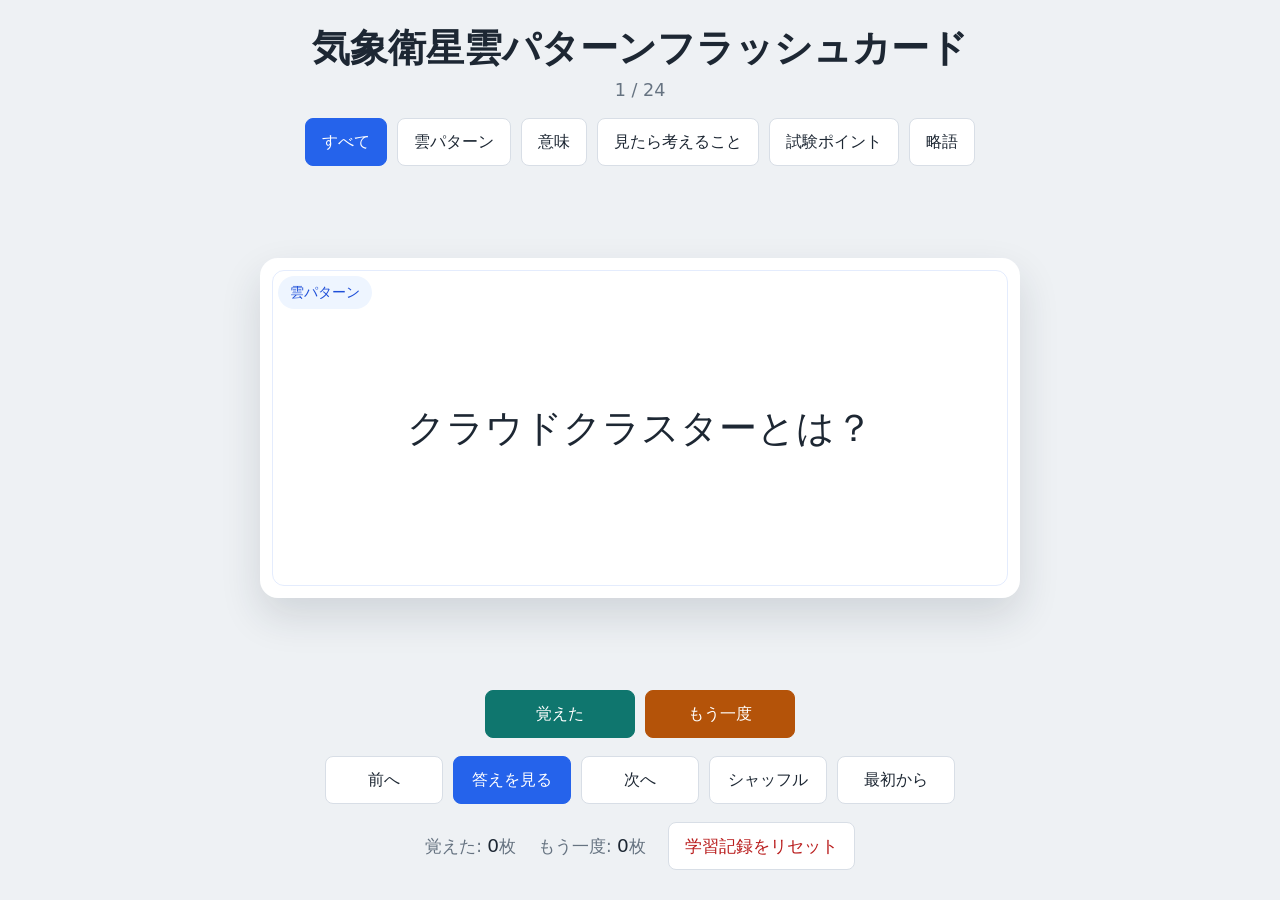
==== index.html @ 629edc42 "Add files via upload" ====
<!DOCTYPE html>
<html lang="ja">
<head>
  <meta charset="UTF-8">
  <meta name="viewport" content="width=device-width, initial-scale=1.0">
  <title>気象衛星雲パターンフラッシュカード</title>
  <link rel="stylesheet" href="style.css">
</head>
<body>
  <main class="app">
    <header class="app-header">
      <h1>気象衛星雲パターンフラッシュカード</h1>
      <p id="progress" class="progress">1 / 24</p>
    </header>

    <section class="filter-panel" aria-label="カードの種類">
      <button class="filter-button active" type="button" data-filter="すべて">すべて</button>
      <button class="filter-button" type="button" data-filter="雲パターン">雲パターン</button>
      <button class="filter-button" type="button" data-filter="意味">意味</button>
      <button class="filter-button" type="button" data-filter="見たら考えること">見たら考えること</button>
      <button class="filter-button" type="button" data-filter="試験ポイント">試験ポイント</button>
      <button class="filter-button" type="button" data-filter="略語">略語</button>
    </section>

    <section class="card-zone">
      <button id="flashcard" class="flashcard" type="button" aria-label="カードをめくる">
        <span class="card-inner">
          <span class="card-face card-front">
            <span id="categoryLabel" class="category-label">雲パターン</span>
            <span id="frontText" class="front-text">クラウドクラスターとは？</span>
          </span>
          <span id="backArea" class="card-face card-back">
            <span id="backCategoryLabel" class="category-label answer-label">答え</span>
            <span id="backText" class="back-text">積乱雲 Cb が集まってできた大きな雲のかたまり</span>
            <span id="noteText" class="note-text">大雨・雷・激しい対流に注意します。</span>
          </span>
        </span>
      </button>
    </section>

    <section class="memory-controls" aria-label="学習結果">
      <button id="rememberedButton" class="memory-button remembered" type="button">覚えた</button>
      <button id="againButton" class="memory-button again" type="button">もう一度</button>
    </section>

    <nav class="controls" aria-label="カード操作">
      <button id="prevButton" type="button">前へ</button>
      <button id="flipButton" type="button">答えを見る</button>
      <button id="nextButton" type="button">次へ</button>
      <button id="shuffleButton" type="button">シャッフル</button>
      <button id="restartButton" type="button">最初から</button>
    </nav>

    <footer class="stats-panel">
      <div class="stats">
        <span>覚えた: <strong id="rememberedCount">0</strong>枚</span>
        <span>もう一度: <strong id="againCount">0</strong>枚</span>
      </div>
      <button id="resetButton" class="reset-button" type="button">学習記録をリセット</button>
    </footer>
  </main>

  <script src="script.js"></script>
</body>
</html>
---- style.css ----
:root {
  --bg: #eef1f4;
  --card: #ffffff;
  --ink: #1d2733;
  --muted: #667381;
  --line: #d8dee6;
  --accent: #2563eb;
  --accent-dark: #1d4ed8;
  --answer: #0f766e;
  --again: #b45309;
  --danger: #b91c1c;
  --shadow: 0 18px 40px rgba(31, 41, 55, 0.14);
}

* {
  box-sizing: border-box;
}

body {
  margin: 0;
  min-height: 100vh;
  font-family: system-ui, -apple-system, BlinkMacSystemFont, "Hiragino Sans", "Yu Gothic", sans-serif;
  color: var(--ink);
  background: var(--bg);
}

button {
  font: inherit;
}

.app {
  width: min(980px, 100%);
  min-height: 100vh;
  margin: 0 auto;
  padding: 24px 18px 30px;
  display: flex;
  flex-direction: column;
  gap: 18px;
}

.app-header {
  text-align: center;
}

h1 {
  margin: 0 0 8px;
  font-size: clamp(1.7rem, 4vw, 2.4rem);
  line-height: 1.25;
  font-weight: 600;
}

.progress {
  margin: 0;
  color: var(--muted);
  font-size: 1.1rem;
  font-weight: 400;
}

.filter-panel,
.controls,
.memory-controls {
  display: flex;
  flex-wrap: wrap;
  justify-content: center;
  gap: 10px;
}

.filter-button,
.controls button,
.memory-button,
.reset-button {
  min-height: 48px;
  border: 1px solid var(--line);
  border-radius: 8px;
  padding: 10px 16px;
  color: var(--ink);
  background: #ffffff;
  font-weight: 400;
  cursor: pointer;
  transition: transform 0.16s ease, box-shadow 0.16s ease, background 0.16s ease, color 0.16s ease;
}

.filter-button:hover,
.controls button:hover,
.memory-button:hover,
.reset-button:hover {
  transform: translateY(-1px);
  box-shadow: 0 8px 18px rgba(31, 41, 55, 0.12);
}

.filter-button.active,
.controls #flipButton {
  border-color: var(--accent);
  color: #ffffff;
  background: var(--accent);
}

.controls #flipButton:hover {
  background: var(--accent-dark);
}

.card-zone {
  display: grid;
  place-items: center;
  flex: 1;
  min-height: 330px;
  perspective: 1200px;
}

.flashcard {
  width: min(760px, 100%);
  min-height: 340px;
  border: 0;
  border-radius: 18px;
  padding: 0;
  background: transparent;
  color: var(--ink);
  cursor: pointer;
  text-align: center;
  position: relative;
  perspective: 1200px;
}

.card-inner {
  width: 100%;
  min-height: 340px;
  display: block;
  position: relative;
  transform-style: preserve-3d;
  transition: transform 0.62s cubic-bezier(0.2, 0.8, 0.2, 1);
}

.flashcard.is-back .card-inner {
  transform: rotateY(180deg);
}

.card-face {
  position: absolute;
  inset: 0;
  min-height: 340px;
  border-radius: 18px;
  padding: clamp(24px, 5vw, 44px);
  background: var(--card);
  box-shadow: var(--shadow);
  display: flex;
  flex-direction: column;
  justify-content: center;
  align-items: center;
  gap: 24px;
  overflow: hidden;
  backface-visibility: hidden;
  -webkit-backface-visibility: hidden;
}

.card-front::after,
.card-back::after {
  content: "";
  position: absolute;
  inset: 12px;
  border: 1px solid rgba(37, 99, 235, 0.12);
  border-radius: 12px;
  pointer-events: none;
}

.card-back {
  background: #f7fffd;
  box-shadow: 0 18px 40px rgba(15, 118, 110, 0.16);
  transform: rotateY(180deg);
}

.category-label {
  position: absolute;
  top: 18px;
  left: 18px;
  border-radius: 999px;
  padding: 7px 12px;
  background: #eef5ff;
  color: var(--accent-dark);
  font-size: 0.9rem;
  font-weight: 400;
}

.answer-label {
  background: #e8faf7;
  color: var(--answer);
}

.front-text {
  font-size: clamp(1.45rem, 4.8vw, 2.4rem);
  line-height: 1.45;
  font-weight: 400;
  transform: translateZ(1px);
}

.back-text {
  color: var(--answer);
  font-size: clamp(1.45rem, 4.6vw, 2.3rem);
  line-height: 1.45;
  font-weight: 400;
  transform: translateZ(1px);
}

.note-text {
  color: var(--muted);
  font-size: clamp(1rem, 2.6vw, 1.25rem);
  line-height: 1.7;
  font-weight: 400;
  transform: translateZ(1px);
}

.important {
  display: inline-block;
  margin: 0 0.08em;
  padding: 0.02em 0.18em;
  border-radius: 6px;
  color: var(--danger);
  background: #fff1f2;
  font-weight: 600;
}

.memory-button {
  min-width: 150px;
  color: #ffffff;
}

.memory-button.remembered {
  border-color: var(--answer);
  background: var(--answer);
}

.memory-button.again {
  border-color: var(--again);
  background: var(--again);
}

.controls button {
  min-width: 118px;
}

.stats-panel {
  display: flex;
  flex-wrap: wrap;
  align-items: center;
  justify-content: center;
  gap: 14px 22px;
  color: var(--muted);
  font-size: 1.05rem;
}

.stats {
  display: flex;
  flex-wrap: wrap;
  justify-content: center;
  gap: 14px 22px;
}

.stats strong {
  color: var(--ink);
  font-size: 1.1em;
  font-weight: 400;
}

.reset-button {
  color: var(--danger);
}

@media (max-width: 560px) {
  .app {
    padding: 18px 12px 22px;
    gap: 14px;
  }

  .filter-button,
  .controls button,
  .memory-button,
  .reset-button {
    flex: 1 1 140px;
    padding-inline: 10px;
  }

  .card-zone {
    min-height: 300px;
  }

  .flashcard {
    min-height: 310px;
    border-radius: 14px;
  }

  .card-inner,
  .card-face {
    min-height: 310px;
    border-radius: 14px;
  }
}

@media (prefers-reduced-motion: reduce) {
  .card-inner {
    transition: none;
  }
}
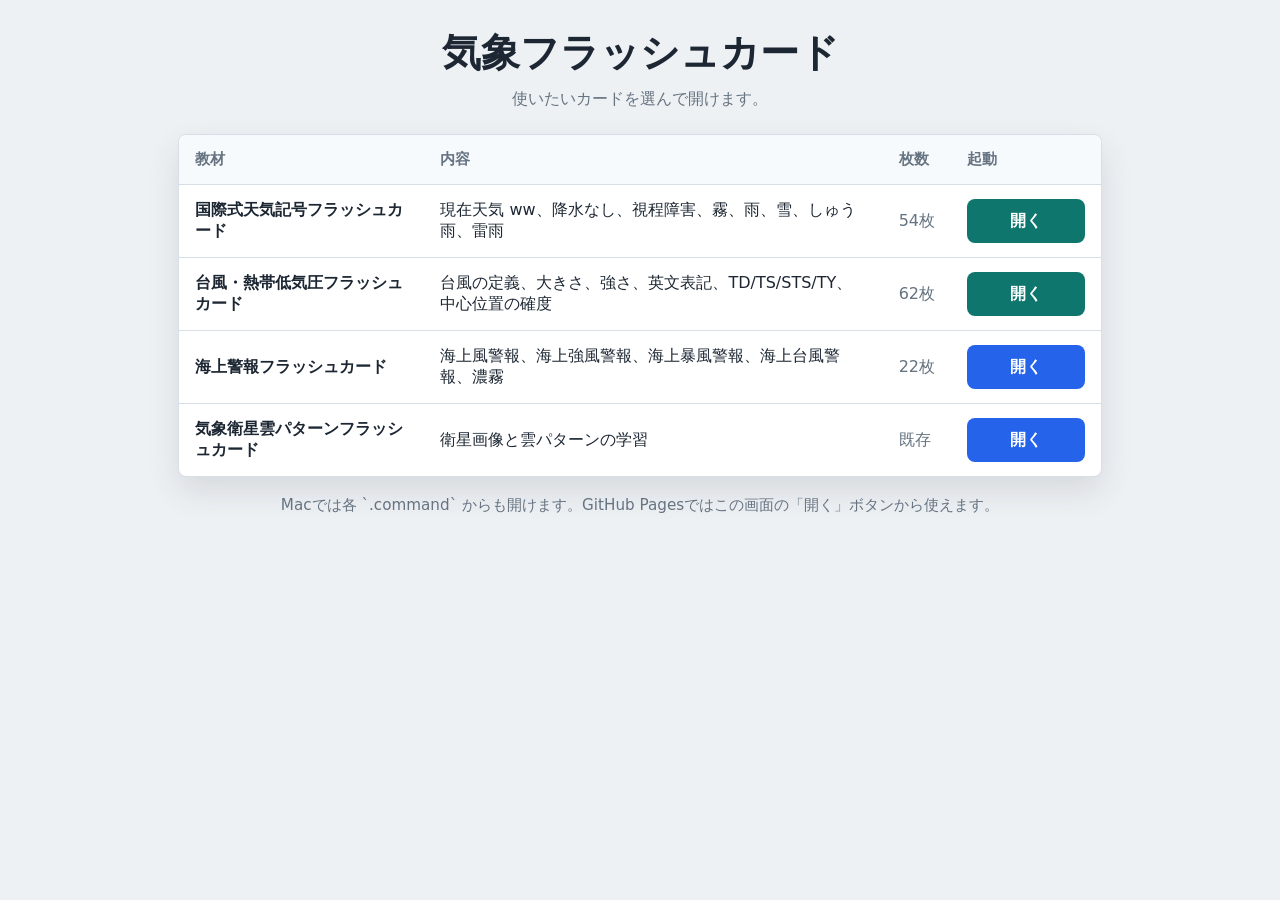
==== commit 9ceaa497: "Update weather flashcards" ====
--- a/index.html
+++ b/index.html
@@ -3,63 +3,182 @@
 <head>
   <meta charset="UTF-8">
   <meta name="viewport" content="width=device-width, initial-scale=1.0">
-  <title>気象衛星雲パターンフラッシュカード</title>
-  <link rel="stylesheet" href="style.css">
+  <title>気象フラッシュカード</title>
+  <style>
+    :root {
+      --bg: #eef1f4;
+      --panel: #ffffff;
+      --ink: #1d2733;
+      --muted: #667381;
+      --line: #d8dee6;
+      --accent: #0f766e;
+      --accent-dark: #115e59;
+      --blue: #2563eb;
+      --shadow: 0 14px 32px rgba(31, 41, 55, 0.12);
+    }
+
+    * {
+      box-sizing: border-box;
+    }
+
+    body {
+      margin: 0;
+      min-height: 100vh;
+      font-family: system-ui, -apple-system, BlinkMacSystemFont, "Hiragino Sans", "Yu Gothic", sans-serif;
+      color: var(--ink);
+      background: var(--bg);
+    }
+
+    main {
+      width: min(960px, 100%);
+      margin: 0 auto;
+      padding: 28px 18px 36px;
+    }
+
+    header {
+      margin-bottom: 22px;
+      text-align: center;
+    }
+
+    h1 {
+      margin: 0 0 8px;
+      font-size: clamp(1.7rem, 5vw, 2.45rem);
+      line-height: 1.25;
+    }
+
+    p {
+      margin: 0;
+      color: var(--muted);
+      line-height: 1.7;
+    }
+
+    .table-wrap {
+      overflow-x: auto;
+      background: var(--panel);
+      border: 1px solid var(--line);
+      border-radius: 8px;
+      box-shadow: var(--shadow);
+    }
+
+    table {
+      width: 100%;
+      border-collapse: collapse;
+      min-width: 700px;
+    }
+
+    th,
+    td {
+      padding: 14px 16px;
+      border-bottom: 1px solid var(--line);
+      text-align: left;
+      vertical-align: middle;
+    }
+
+    th {
+      background: #f7fafc;
+      color: var(--muted);
+      font-size: 0.95rem;
+      font-weight: 650;
+    }
+
+    tr:last-child td {
+      border-bottom: 0;
+    }
+
+    .title {
+      font-weight: 700;
+    }
+
+    .count {
+      white-space: nowrap;
+      color: var(--muted);
+    }
+
+    .open-link {
+      display: inline-flex;
+      align-items: center;
+      justify-content: center;
+      min-height: 44px;
+      min-width: 118px;
+      border-radius: 8px;
+      color: #ffffff;
+      background: var(--accent);
+      text-decoration: none;
+      font-weight: 650;
+    }
+
+    .open-link:hover {
+      background: var(--accent-dark);
+    }
+
+    .open-link.secondary {
+      background: var(--blue);
+    }
+
+    .note {
+      margin-top: 16px;
+      text-align: center;
+      font-size: 0.95rem;
+    }
+
+    @media (max-width: 760px) {
+      main {
+        padding: 20px 12px 28px;
+      }
+
+      .table-wrap {
+        border-radius: 8px;
+      }
+    }
+  </style>
 </head>
 <body>
-  <main class="app">
-    <header class="app-header">
-      <h1>気象衛星雲パターンフラッシュカード</h1>
-      <p id="progress" class="progress">1 / 24</p>
+  <main>
+    <header>
+      <h1>気象フラッシュカード</h1>
+      <p>使いたいカードを選んで開けます。</p>
     </header>
 
-    <section class="filter-panel" aria-label="カードの種類">
-      <button class="filter-button active" type="button" data-filter="すべて">すべて</button>
-      <button class="filter-button" type="button" data-filter="雲パターン">雲パターン</button>
-      <button class="filter-button" type="button" data-filter="意味">意味</button>
-      <button class="filter-button" type="button" data-filter="見たら考えること">見たら考えること</button>
-      <button class="filter-button" type="button" data-filter="試験ポイント">試験ポイント</button>
-      <button class="filter-button" type="button" data-filter="略語">略語</button>
+    <section class="table-wrap" aria-label="フラッシュカード一覧">
+      <table>
+        <thead>
+          <tr>
+            <th>教材</th>
+            <th>内容</th>
+            <th>枚数</th>
+            <th>起動</th>
+          </tr>
+        </thead>
+        <tbody>
+          <tr>
+            <td class="title">国際式天気記号フラッシュカード</td>
+            <td>現在天気 ww、降水なし、視程障害、霧、雨、雪、しゅう雨、雷雨</td>
+            <td class="count">54枚</td>
+            <td><a class="open-link" href="国際式天気記号フラッシュカード/index.html">開く</a></td>
+          </tr>
+          <tr>
+            <td class="title">台風・熱帯低気圧フラッシュカード</td>
+            <td>台風の定義、大きさ、強さ、英文表記、TD/TS/STS/TY、中心位置の確度</td>
+            <td class="count">62枚</td>
+            <td><a class="open-link" href="台風・熱帯低気圧フラッシュカード/index.html">開く</a></td>
+          </tr>
+          <tr>
+            <td class="title">海上警報フラッシュカード</td>
+            <td>海上風警報、海上強風警報、海上暴風警報、海上台風警報、濃霧</td>
+            <td class="count">22枚</td>
+            <td><a class="open-link secondary" href="海上警報フラッシュカード/index.html">開く</a></td>
+          </tr>
+          <tr>
+            <td class="title">気象衛星雲パターンフラッシュカード</td>
+            <td>衛星画像と雲パターンの学習</td>
+            <td class="count">既存</td>
+            <td><a class="open-link secondary" href="気象衛星雲パターンフラッシュカード/index.html">開く</a></td>
+          </tr>
+        </tbody>
+      </table>
     </section>
 
-    <section class="card-zone">
-      <button id="flashcard" class="flashcard" type="button" aria-label="カードをめくる">
-        <span class="card-inner">
-          <span class="card-face card-front">
-            <span id="categoryLabel" class="category-label">雲パターン</span>
-            <span id="frontText" class="front-text">クラウドクラスターとは？</span>
-          </span>
-          <span id="backArea" class="card-face card-back">
-            <span id="backCategoryLabel" class="category-label answer-label">答え</span>
-            <span id="backText" class="back-text">積乱雲 Cb が集まってできた大きな雲のかたまり</span>
-            <span id="noteText" class="note-text">大雨・雷・激しい対流に注意します。</span>
-          </span>
-        </span>
-      </button>
-    </section>
-
-    <section class="memory-controls" aria-label="学習結果">
-      <button id="rememberedButton" class="memory-button remembered" type="button">覚えた</button>
-      <button id="againButton" class="memory-button again" type="button">もう一度</button>
-    </section>
-
-    <nav class="controls" aria-label="カード操作">
-      <button id="prevButton" type="button">前へ</button>
-      <button id="flipButton" type="button">答えを見る</button>
-      <button id="nextButton" type="button">次へ</button>
-      <button id="shuffleButton" type="button">シャッフル</button>
-      <button id="restartButton" type="button">最初から</button>
-    </nav>
-
-    <footer class="stats-panel">
-      <div class="stats">
-        <span>覚えた: <strong id="rememberedCount">0</strong>枚</span>
-        <span>もう一度: <strong id="againCount">0</strong>枚</span>
-      </div>
-      <button id="resetButton" class="reset-button" type="button">学習記録をリセット</button>
-    </footer>
+    <p class="note">Macでは各 `.command` からも開けます。GitHub Pagesではこの画面の「開く」ボタンから使えます。</p>
   </main>
-
-  <script src="script.js"></script>
 </body>
 </html>
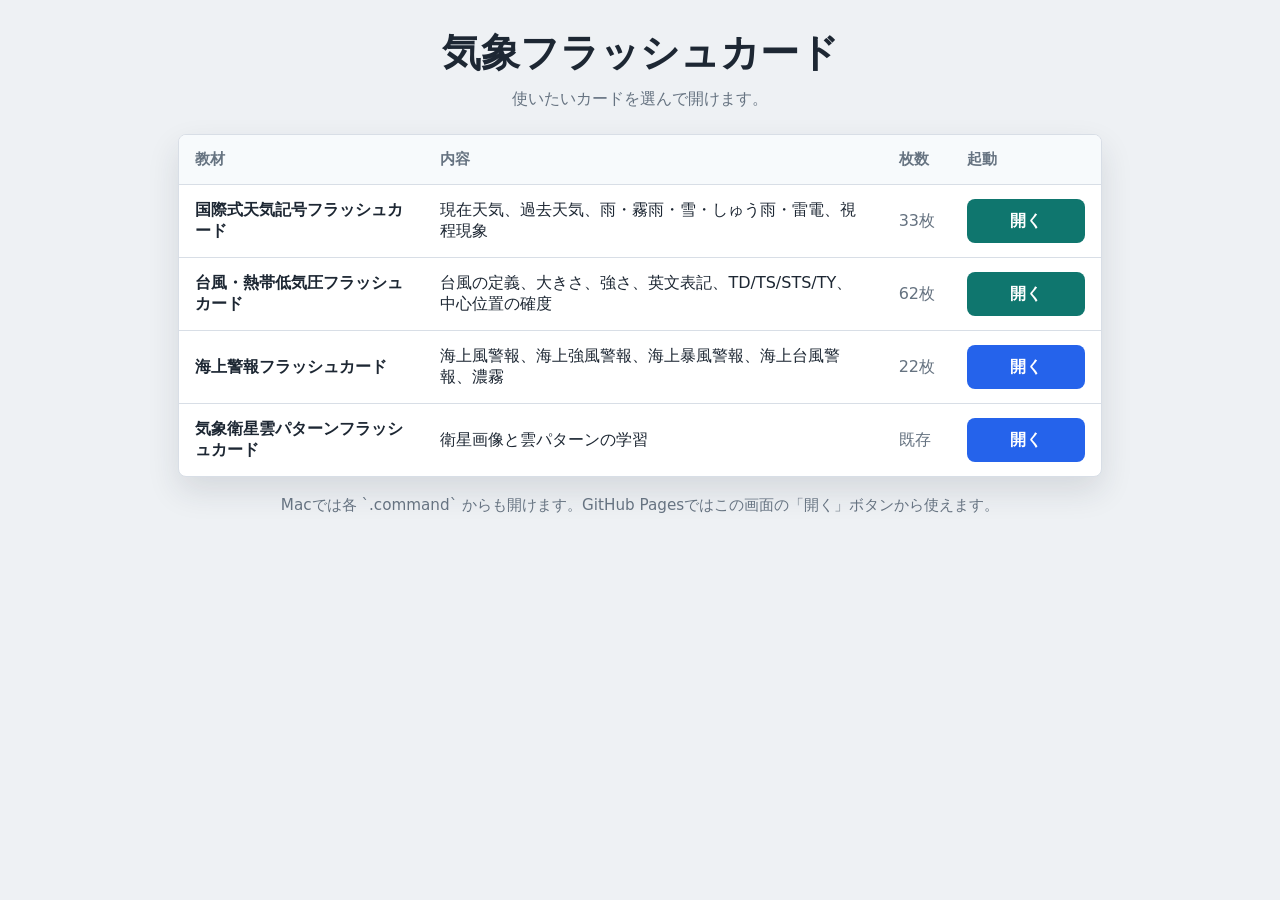
==== commit 7a38348c: "Update weather flashcards" ====
--- a/index.html
+++ b/index.html
@@ -152,8 +152,8 @@
         <tbody>
           <tr>
             <td class="title">国際式天気記号フラッシュカード</td>
-            <td>現在天気 ww、降水なし、視程障害、霧、雨、雪、しゅう雨、雷雨</td>
-            <td class="count">54枚</td>
+            <td>現在天気、過去天気、雨・霧雨・雪・しゅう雨・雷電、視程現象</td>
+            <td class="count">33枚</td>
             <td><a class="open-link" href="国際式天気記号フラッシュカード/index.html">開く</a></td>
           </tr>
           <tr>
